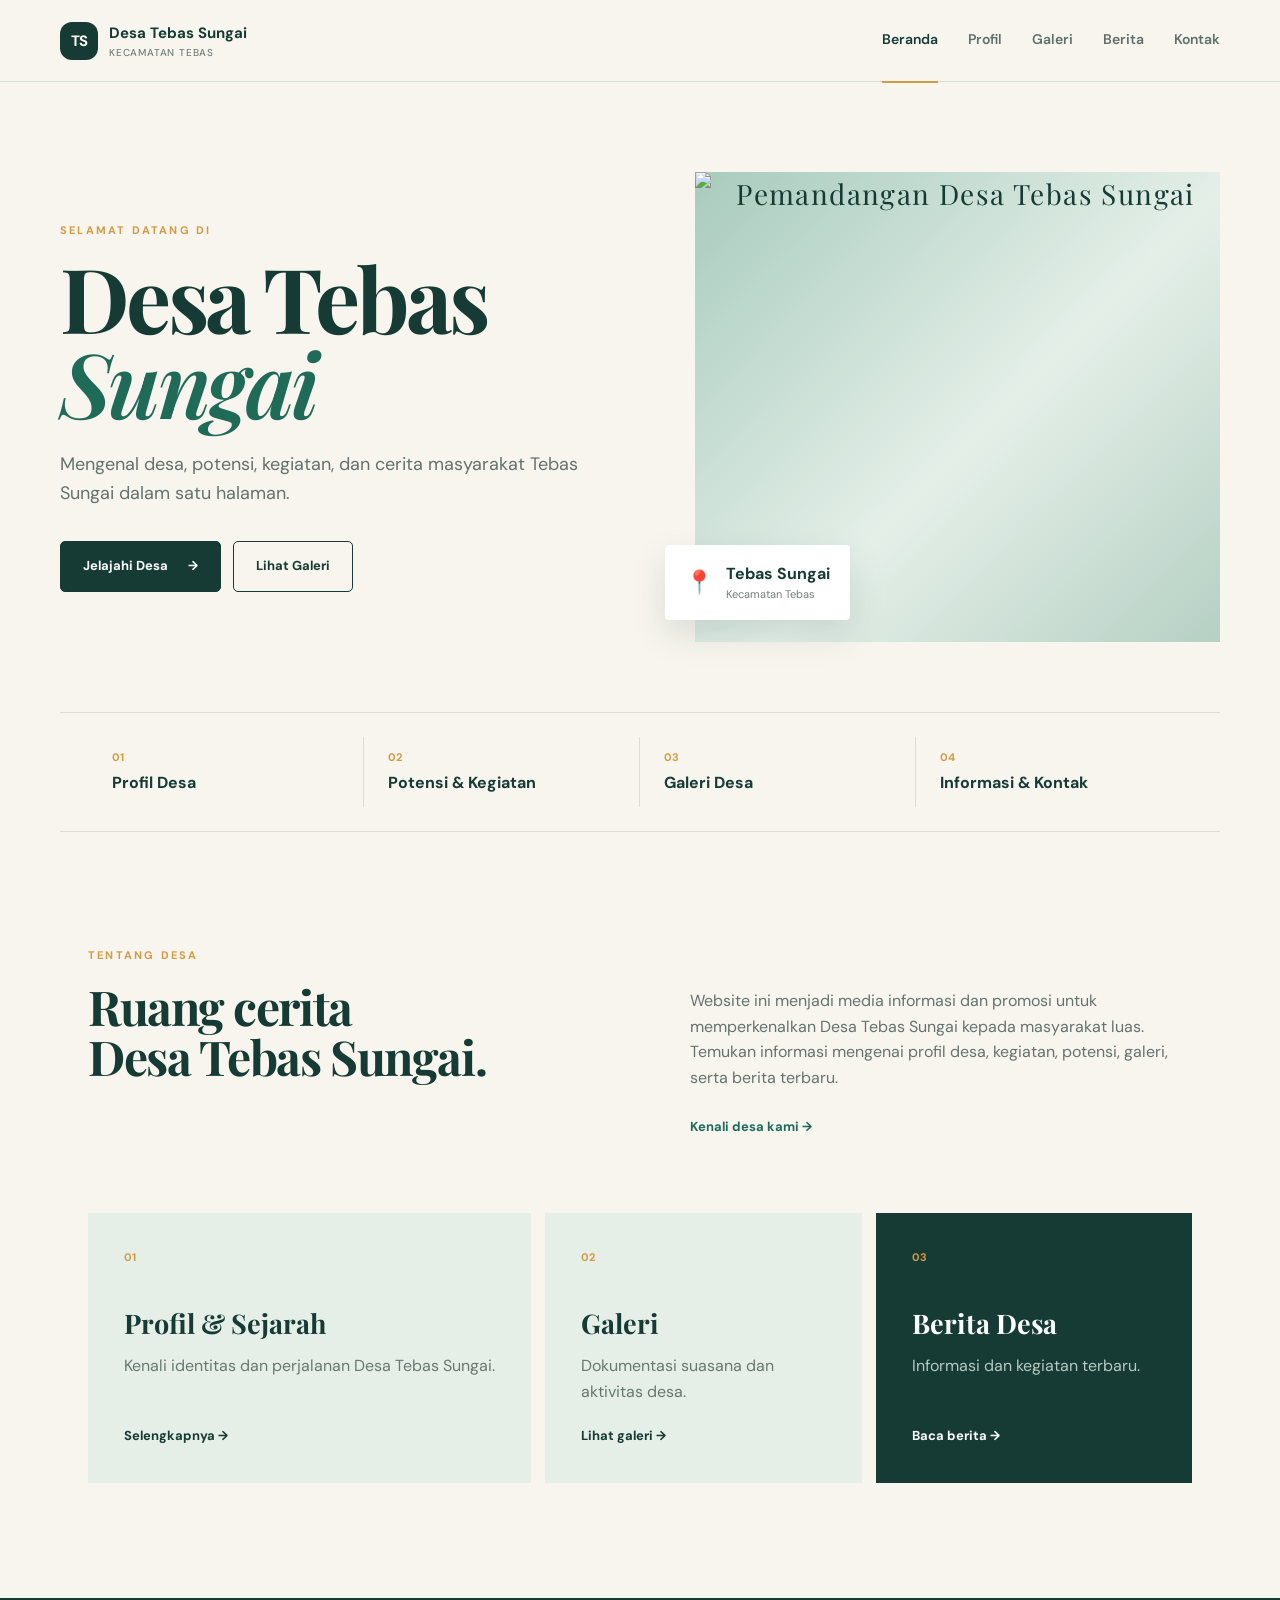
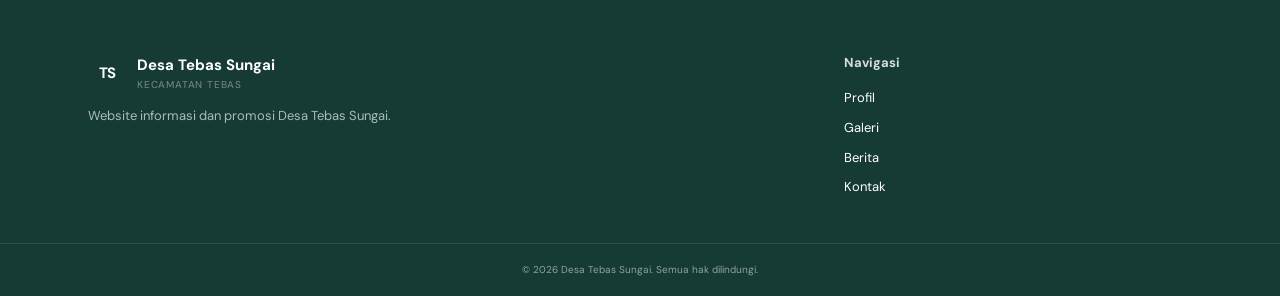
==== index.html @ 547ca8f2 "Add files via upload" ====
<!DOCTYPE html>
<html lang="id">
<head>
  <meta charset="UTF-8">
  <meta name="viewport" content="width=device-width, initial-scale=1.0">
  <title>Desa Tebas Sungai | Beranda</title>
  <meta name="description" content="Website promosi Desa Tebas Sungai, Kecamatan Tebas.">
  <link rel="stylesheet" href="style.css">
</head>
<body>
<header class="navbar">
  <a class="brand" href="index.html"><span class="brand-mark">TS</span><span>Desa Tebas Sungai<small>Kecamatan Tebas</small></span></a>
  <button class="menu-toggle" aria-label="Buka menu">☰</button>
  <nav>
    <a class="active" href="index.html">Beranda</a>
    <a href="profil.html">Profil</a>
    <a href="galeri.html">Galeri</a>
    <a href="berita.html">Berita</a>
    <a href="kontak.html">Kontak</a>
  </nav>
</header>

<main>
<section class="hero">
  <div class="hero-content">
    <p class="eyebrow">SELAMAT DATANG DI</p>
    <h1>Desa Tebas<br><em>Sungai</em></h1>
    <p class="lead">Mengenal desa, potensi, kegiatan, dan cerita masyarakat Tebas Sungai dalam satu halaman.</p>
    <div class="hero-actions">
      <a class="btn primary" href="profil.html">Jelajahi Desa <span>→</span></a>
      <a class="btn ghost" href="galeri.html">Lihat Galeri</a>
    </div>
  </div>
  <div class="hero-card">
    <div class="hero-image-placeholder"><img src="images/hero-desa.jpg" alt="Pemandangan Desa Tebas Sungai"></div>
    <div class="floating-info"><span>📍</span><div><b>Tebas Sungai</b><small>Kecamatan Tebas</small></div></div>
  </div>
</section>

<section class="stats wrap">
  <div><strong>01</strong><span>Profil Desa</span></div>
  <div><strong>02</strong><span>Potensi & Kegiatan</span></div>
  <div><strong>03</strong><span>Galeri Desa</span></div>
  <div><strong>04</strong><span>Informasi & Kontak</span></div>
</section>

<section class="section wrap intro">
  <div>
    <p class="eyebrow">TENTANG DESA</p>
    <h2>Ruang cerita<br>Desa Tebas Sungai.</h2>
  </div>
  <div class="section-copy">
    <p>Website ini menjadi media informasi dan promosi untuk memperkenalkan Desa Tebas Sungai kepada masyarakat luas. Temukan informasi mengenai profil desa, kegiatan, potensi, galeri, serta berita terbaru.</p>
    <a class="text-link" href="profil.html">Kenali desa kami →</a>
  </div>
</section>

<section class="feature wrap">
  <article class="feature-card large"><span>01</span><h3>Profil & Sejarah</h3><p>Kenali identitas dan perjalanan Desa Tebas Sungai.</p><a href="profil.html">Selengkapnya →</a></article>
  <article class="feature-card"><span>02</span><h3>Galeri</h3><p>Dokumentasi suasana dan aktivitas desa.</p><a href="galeri.html">Lihat galeri →</a></article>
  <article class="feature-card dark"><span>03</span><h3>Berita Desa</h3><p>Informasi dan kegiatan terbaru.</p><a href="berita.html">Baca berita →</a></article>
</section>
</main>

<footer><div class="wrap footer-grid"><div><div class="brand footer-brand"><span class="brand-mark">TS</span><span>Desa Tebas Sungai<small>Kecamatan Tebas</small></span></div><p>Website informasi dan promosi Desa Tebas Sungai.</p></div><div><b>Navigasi</b><a href="profil.html">Profil</a><a href="galeri.html">Galeri</a><a href="berita.html">Berita</a><a href="kontak.html">Kontak</a></div></div><div class="copyright">© 2026 Desa Tebas Sungai. Semua hak dilindungi.</div></footer>
<script src="script.js"></script>
</body>
</html>
---- style.css ----
@import url('https://fonts.googleapis.com/css2?family=DM+Sans:wght@400;500;600;700&family=Playfair+Display:ital,wght@0,600;0,700;1,600;1,700&display=swap');
:root{--ink:#153b34;--green:#1f6b58;--mint:#dcefe5;--cream:#f7f5ee;--gold:#d49a45;--white:#fff;--line:#d8ded8;--max:1160px}
*{box-sizing:border-box}html{scroll-behavior:smooth}body{margin:0;background:var(--cream);color:var(--ink);font-family:'DM Sans',sans-serif;line-height:1.6}a{text-decoration:none;color:inherit}.wrap{max-width:var(--max);margin:auto;padding-left:28px;padding-right:28px}
.navbar{height:82px;padding:0 max(28px,calc((100% - 1160px)/2));display:flex;align-items:center;justify-content:space-between;background:rgba(247,245,238,.94);backdrop-filter:blur(10px);position:sticky;top:0;z-index:10;border-bottom:1px solid var(--line)}
.brand{display:flex;align-items:center;gap:11px;font-weight:700;font-size:15px}.brand small{display:block;font-size:10px;font-weight:500;color:#718079;letter-spacing:.08em;text-transform:uppercase}.brand-mark{width:38px;height:38px;border-radius:12px;background:var(--ink);color:white;display:grid;place-items:center;font-weight:700;letter-spacing:-.05em}nav{display:flex;gap:30px;font-size:14px;font-weight:600;color:#5f6f69}nav a{padding:30px 0;border-bottom:2px solid transparent}nav a:hover,nav a.active{color:var(--ink);border-bottom-color:var(--gold)}.menu-toggle{display:none;border:0;background:none;font-size:25px;color:var(--ink)}
.hero{max-width:1240px;margin:0 auto;padding:90px 40px 70px;min-height:620px;display:grid;grid-template-columns:1.05fr .95fr;align-items:center;gap:55px}.eyebrow{font-size:11px;letter-spacing:.2em;font-weight:700;color:var(--gold);margin:0 0 16px}.hero h1,.page-hero h1{font-family:'Playfair Display',serif;font-size:clamp(58px,7vw,92px);line-height:.94;margin:0 0 26px;letter-spacing:-.04em}.hero h1 em,.page-hero h1 em,h2 em{color:var(--green);font-weight:600}.lead{font-size:18px;max-width:530px;color:#64716c}.hero-actions{display:flex;gap:12px;margin-top:34px}.btn{display:inline-flex;align-items:center;justify-content:center;gap:20px;padding:14px 22px;border-radius:5px;border:1px solid var(--ink);font-weight:700;font-size:13px}.btn.primary{background:var(--ink);color:white}.btn.primary:hover{background:var(--green)}.btn.ghost{background:transparent}.hero-card{height:470px;position:relative}.hero-image-placeholder,.news-image,.photo{height:100%;display:grid;place-items:center;background:linear-gradient(135deg,#a8cbbd,#e4efe8 55%,#b6d0c4);color:var(--ink);font-family:'Playfair Display',serif;font-size:28px;text-align:center;letter-spacing:.05em;overflow:hidden}
.hero-image-placeholder img,.news-image img,.photo img{width:100%;height:100%;object-fit:cover;display:block}.floating-info{position:absolute;bottom:22px;left:-30px;background:white;padding:16px 20px;display:flex;gap:12px;align-items:center;box-shadow:0 14px 35px #163b3420;border-radius:4px}.floating-info span{font-size:23px}.floating-info small{display:block;color:#718079;font-size:11px}.stats{display:grid;grid-template-columns:repeat(4,1fr);border-top:1px solid var(--line);border-bottom:1px solid var(--line);padding-top:24px;padding-bottom:24px}.stats div{padding:12px 24px;border-right:1px solid var(--line);display:flex;flex-direction:column}.stats div:last-child{border:0}.stats strong{font-size:11px;color:var(--gold)}.stats span{font-weight:700;margin-top:3px}.section{padding-top:115px;padding-bottom:75px}.intro{display:grid;grid-template-columns:1fr 1fr;gap:100px}.section h2,.two-col h2,.contact h2{font-family:'Playfair Display',serif;font-size:48px;line-height:1.05;margin:0;letter-spacing:-.03em}.section-copy{padding-top:25px;color:#65736e;font-size:16px}.text-link{display:inline-block;margin-top:10px;color:var(--green);font-weight:700;font-size:13px}.feature{display:grid;grid-template-columns:1.4fr 1fr 1fr;gap:14px;padding-bottom:115px}.feature-card,.info-grid article{background:#e6eee8;padding:36px;min-height:270px;display:flex;flex-direction:column}.feature-card span,.info-grid span{font-size:11px;color:var(--gold);font-weight:700}.feature-card h3,.info-grid h3{font-family:'Playfair Display',serif;font-size:27px;margin:35px 0 8px}.feature-card p{color:#687871;margin:0}.feature-card a{margin-top:auto;font-size:13px;font-weight:700}.feature-card.dark{background:var(--ink);color:white}.feature-card.dark p{color:#b6c9c2}.page-hero{padding-top:105px;padding-bottom:80px;border-bottom:1px solid var(--line)}.page-hero h1{font-size:clamp(55px,7vw,78px)}.page-hero>p:last-child{max-width:600px;color:#6a7772}.two-col{display:grid;grid-template-columns:1fr 1fr;gap:100px}.two-col>div:last-child{color:#66736e;padding-top:15px}.info-grid{display:grid;grid-template-columns:repeat(3,1fr);gap:14px;padding-bottom:110px}.quote{background:var(--green);color:white;padding-top:60px;padding-bottom:60px;margin-bottom:110px;text-align:center}.quote p{font-family:'Playfair Display',serif;font-size:34px;margin:0}.gallery{padding-top:60px;padding-bottom:110px;display:grid;grid-template-columns:repeat(3,1fr);grid-auto-rows:300px;gap:14px}.gallery-item{position:relative;overflow:hidden;background:white}.gallery-item .photo{font-size:20px}.gallery-item>div:last-child{position:absolute;bottom:0;left:0;right:0;background:linear-gradient(transparent,#153b34e8);color:white;padding:55px 20px 18px}.gallery-item span{display:block;font-size:11px;color:#d4dfda;margin-top:3px}.gallery-item.tall{grid-row:span 2}.gallery-item.wide{grid-column:span 2}.news{padding-top:60px;padding-bottom:110px}.news-card{display:grid;grid-template-columns:1fr 1fr;background:white;min-height:420px}.news-image{font-size:24px}.news-body{padding:60px}.tag,.date{font-size:10px;letter-spacing:.15em;color:var(--gold);font-weight:700}.news-body h2{font-family:'Playfair Display',serif;font-size:40px;line-height:1.05}.news-body p,.news-list p{color:#68766f}.news-list{display:grid;grid-template-columns:repeat(3,1fr);gap:14px;margin-top:14px}.news-list article{border-top:1px solid var(--line);padding:28px 10px 10px}.news-list h3{font-family:'Playfair Display',serif;font-size:24px;margin:18px 0 5px}.contact{display:grid;grid-template-columns:1fr 1fr;gap:90px;padding-top:65px;padding-bottom:110px}.contact-info>p:not(.eyebrow){color:#68766f;max-width:480px}.contact-row{display:flex;gap:18px;margin-top:32px}.contact-row>b{font-size:20px}.contact-row strong,.contact-row span{display:block}.contact-row span{color:#68766f;font-size:14px}.contact-form{background:white;padding:40px}.contact-form label{display:block;font-size:12px;font-weight:700;margin-bottom:20px}.contact-form input,.contact-form textarea{display:block;width:100%;border:0;border-bottom:1px solid var(--line);padding:13px 0;background:transparent;font:inherit;outline:none;color:var(--ink)}.contact-form textarea{resize:vertical}.contact-form small{display:block;color:#89938f;margin-top:18px;font-size:10px}footer{background:var(--ink);color:white;padding-top:55px}.footer-grid{display:grid;grid-template-columns:2fr 1fr;gap:60px;padding-bottom:45px}.footer-brand{color:white}.footer-grid p{color:#aabdb5;font-size:13px;max-width:350px}.footer-grid>div:last-child{display:flex;flex-direction:column;gap:9px;font-size:13px}.footer-grid b{margin-bottom:5px;color:#d4dfda}.copyright{border-top:1px solid #ffffff1a;padding:18px 28px;text-align:center;color:#8fa49c;font-size:10px}
@media(max-width:800px){.navbar{height:70px;padding:0 20px}.menu-toggle{display:block}nav{display:none;position:absolute;top:70px;left:0;right:0;background:var(--cream);padding:10px 20px 20px;border-bottom:1px solid var(--line);flex-direction:column;gap:0}nav.open{display:flex}nav a{padding:12px 0}.hero{grid-template-columns:1fr;padding:65px 25px 55px;min-height:auto}.hero h1{font-size:60px}.hero-card{height:330px}.floating-info{left:10px}.stats{grid-template-columns:1fr 1fr}.stats div:nth-child(2){border-right:0}.intro,.two-col,.contact{grid-template-columns:1fr;gap:30px}.section{padding-top:75px}.section h2,.two-col h2,.contact h2{font-size:39px}.feature,.info-grid,.news-list{grid-template-columns:1fr}.gallery{grid-template-columns:1fr 1fr;grid-auto-rows:230px;padding-top:35px}.gallery-item.tall{grid-row:span 1}.gallery-item.wide{grid-column:span 2}.news-card{grid-template-columns:1fr}.news-body{padding:35px}.news-body h2{font-size:32px}.contact{gap:40px}.footer-grid{grid-template-columns:1fr}}
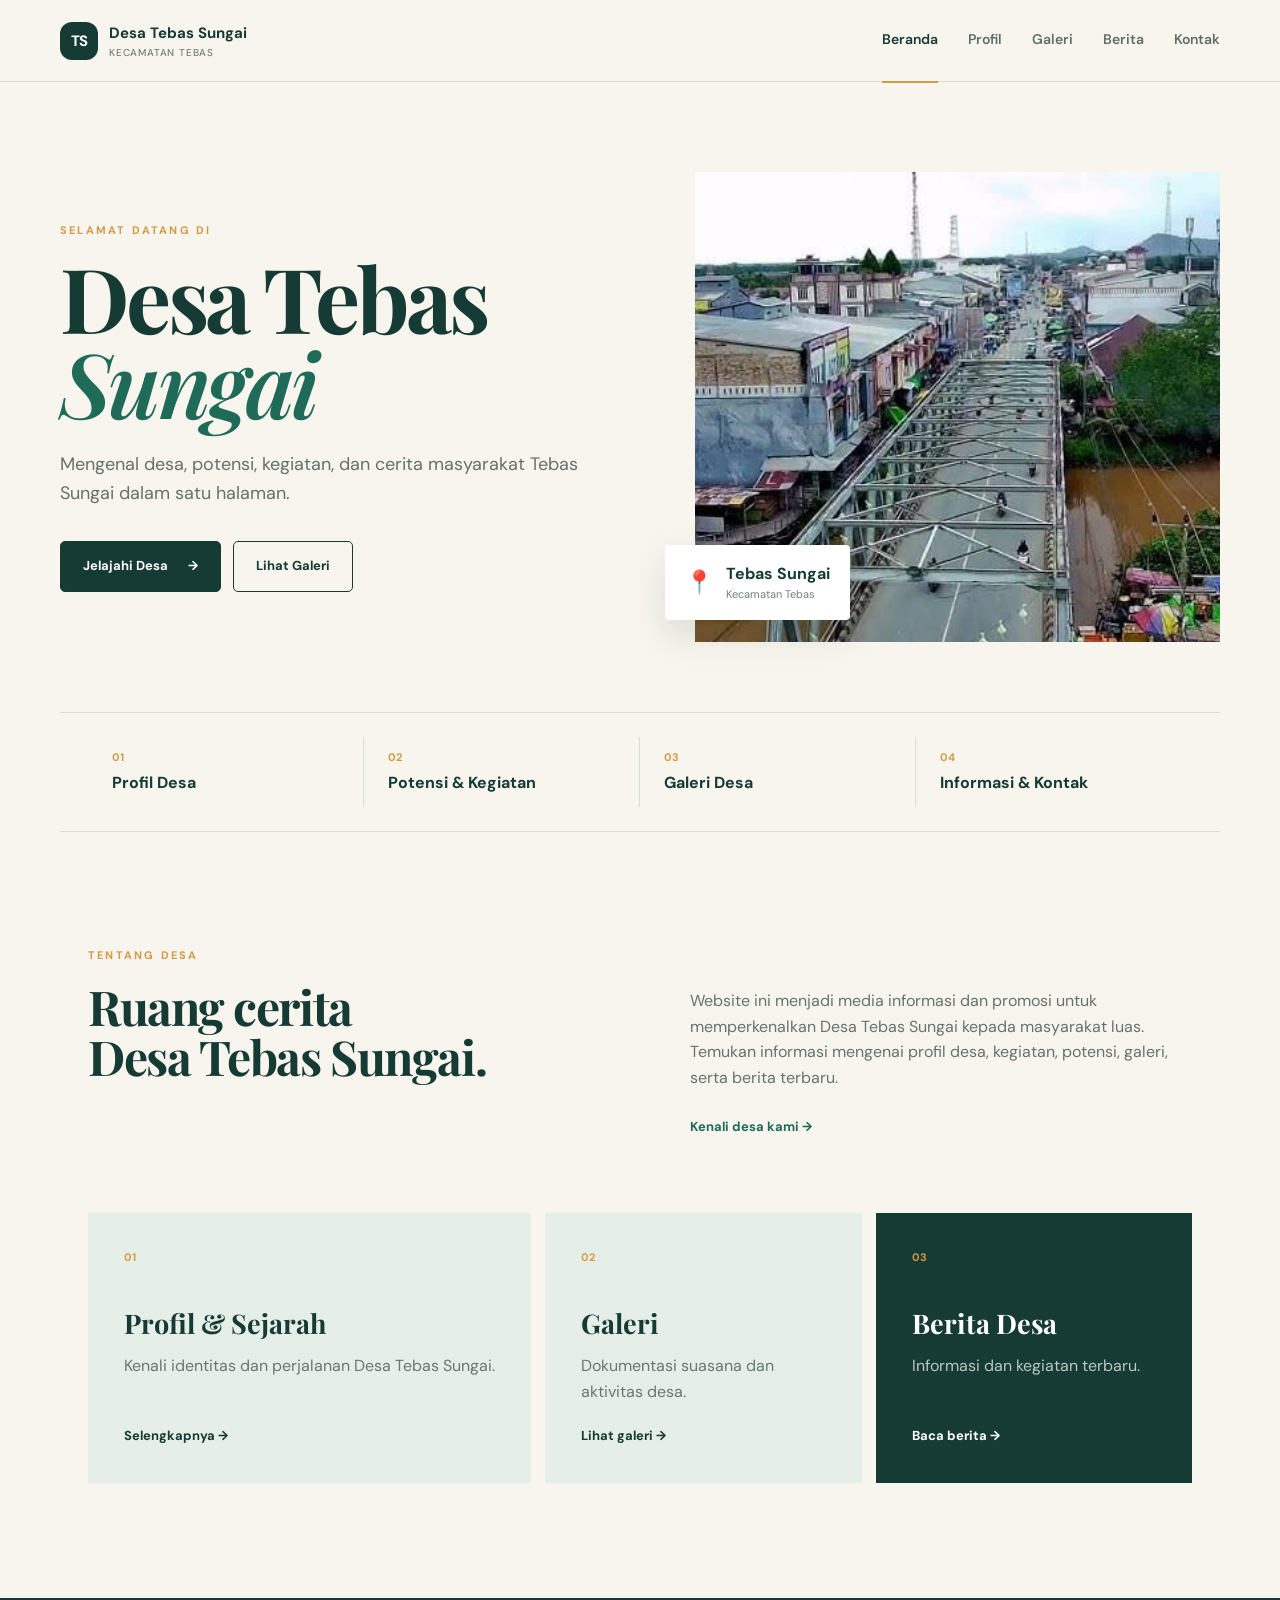
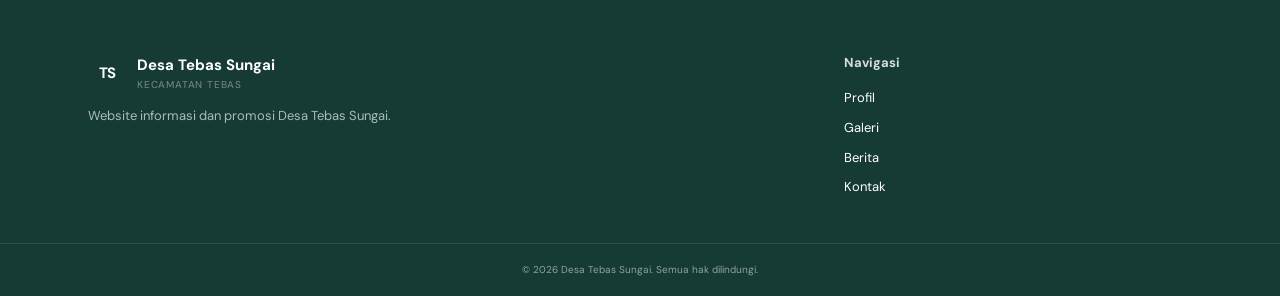
==== commit 084f476c: "Update index.html" ====
--- a/index.html
+++ b/index.html
@@ -32,7 +32,7 @@
     </div>
   </div>
   <div class="hero-card">
-    <div class="hero-image-placeholder"><img src="images/hero-desa.jpg" alt="Pemandangan Desa Tebas Sungai"></div>
+    <div class="hero-image-placeholder"><img src="hero-desa.jpg" alt="Pemandangan Desa Tebas Sungai"></div>
     <div class="floating-info"><span>📍</span><div><b>Tebas Sungai</b><small>Kecamatan Tebas</small></div></div>
   </div>
 </section>
@@ -65,4 +65,4 @@
 <footer><div class="wrap footer-grid"><div><div class="brand footer-brand"><span class="brand-mark">TS</span><span>Desa Tebas Sungai<small>Kecamatan Tebas</small></span></div><p>Website informasi dan promosi Desa Tebas Sungai.</p></div><div><b>Navigasi</b><a href="profil.html">Profil</a><a href="galeri.html">Galeri</a><a href="berita.html">Berita</a><a href="kontak.html">Kontak</a></div></div><div class="copyright">© 2026 Desa Tebas Sungai. Semua hak dilindungi.</div></footer>
 <script src="script.js"></script>
 </body>
-</html>+</html>
